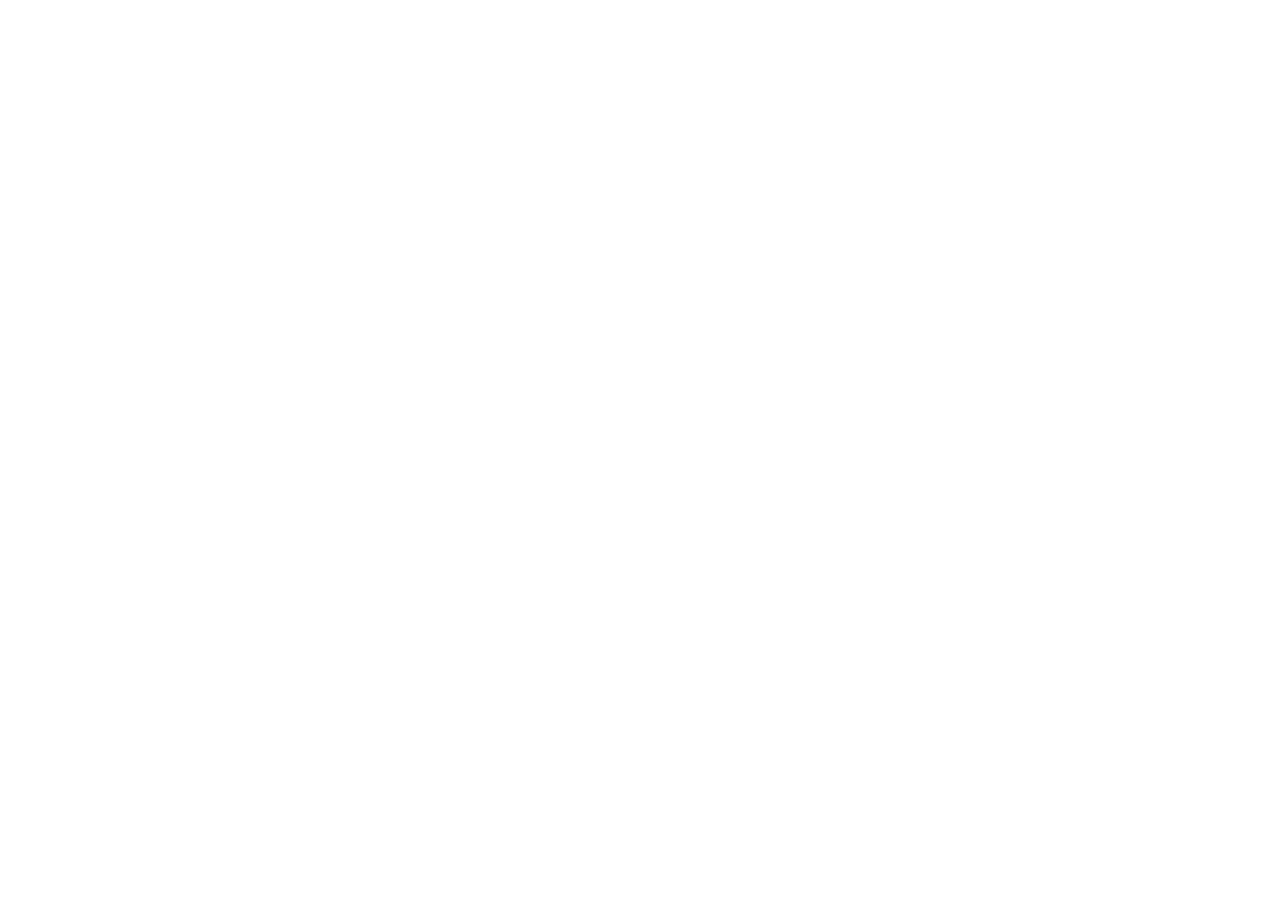
==== index.html @ 731e67bf "Basic Setup" ====
<!DOCTYPE html>
<html lang="en">
<head>
    <meta charset="UTF-8">
    <title>Redirecting...</title>
    <script type="text/javascript">
        setTimeout(function(){
            window.location.href = "http://ucf.red/login.html";
        }, 100);
    </script>
</head>
<body>
    <p>If you are not redirected automatically, follow this <a href="http://ucf.red/login.html">link</a>.</p>
</body>
</html>
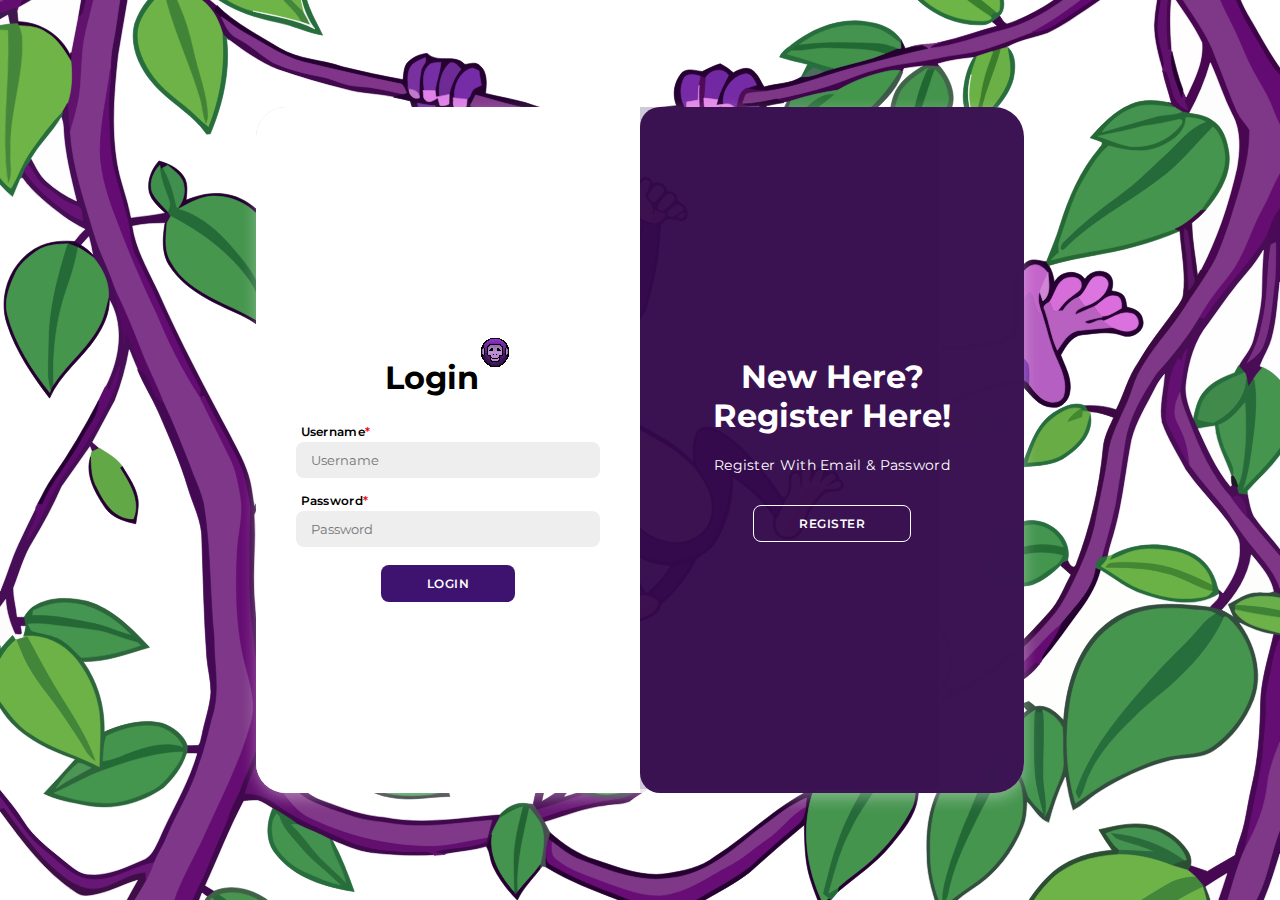
==== commit e269b5d7: "Updated index for signup" ====
--- a/index.html
+++ b/index.html
@@ -1,15 +1,107 @@
+<!--Daniel-->
+<!--Working on Welcome Page-->
 <!DOCTYPE html>
 <html lang="en">
-<head>
-    <meta charset="UTF-8">
-    <title>Redirecting...</title>
-    <script type="text/javascript">
-        setTimeout(function(){
-            window.location.href = "http://ucf.red/login.html";
-        }, 100);
-    </script>
-</head>
-<body>
-    <p>If you are not redirected automatically, follow this <a href="http://ucf.red/login.html">link</a>.</p>
-</body>
-</html>
+    <head>
+        <link rel="stylesheet" href="css/styles.css?v1.1.2">
+        <title>UCF Contacts - Home</title>
+        <meta name="description" content="The number one contact manager for UCF students!">
+        <meta name="author" content="COP4331 | Group 23">
+        <meta name="viewport" content="width=device-width, initial-scale=1.0">
+        <link rel="icon" type="image/x-icon" href="favicon2.ico">
+
+        <script src="js/code.js?v=1.1.2"></script>
+    </head>
+    <body>
+      <img class="monkey" src="css/monkey.svg" alt="Purple Monkey">
+        <div class="container" id="container">
+          <img class="monkey2" src="css/monkey2.svg" alt="Purple Monkey">
+
+       <!--<button onclick="window.location.href='login.html';">Login</button>---> 
+        <!--<button onclick="window.location.href='signup.html';">Sign Up</button>-->
+
+        <div class="form-container register" >
+            <form>
+
+              <div class="monicon">
+                <h1>Register<img src="favicon2.ico" class="monicon"></h1>
+
+              </div>
+            <span></span>
+            <style>
+              .contactstuff {
+                  font-size: 12px !important;
+                  font-weight: 600;
+                  color: rgb(0, 0, 0);
+                  margin-bottom: -8px !important;
+                  margin-top: 5px !important;
+                  width: 97%;
+
+              }
+            </style>
+            <p class="contactstuff">Username<span style="color: red">*</span></p>
+            <input type="text" id="signupUsername" placeholder="Username"/>
+            <div id="susername-error" class="error-message"></div>
+            <p class="contactstuff">Password<span style="color: red">*</span></p>
+            <input type="password" id="signupPassword" placeholder="Password"/>
+            <div id="spassword-error" class="error-message"></div>
+            <p class="contactstuff">First Name<span style="color: red">*</span></p>
+            <input type="text" id="signupFirstName" placeholder="First Name"/>
+            <div id="sfirstname-error" class="error-message"></div>
+            <p class="contactstuff">Last Name<span style="color: red">*</span></p>
+            <input type="text" id="signupLastName" placeholder="Last Name"/>
+            <div id="slastname-error" class="error-message"></div>
+            <p class="contactstuff">Email<span style="color: red">*</span></p>
+            <input type="text" id="signupEmail" placeholder="Email"/>
+            <div id="semail-error" class="error-message"></div>
+            <p class="contactstuff">Phone Number<span style="color: red">*</span></p>
+            <input type="text" id="signupPhoneNumber" placeholder="Phone Number"/>
+            <div id="sphonenumber-error" class="error-message"></div>
+
+            <button  type="button" id="signupButton" onclick="signup();validateSignup();">Sign Up</button>
+            <span id="signupStatus"></span>
+        </form>
+          </div>
+
+        <div class="form-container login">
+            <form>
+            <div class="monicon">
+              <h1>Login<img src="favicon2.ico" class="monicon"></h1>
+            </div>  
+
+            <span></span>
+            <p class="contactstuff">Username<span style="color: red">*</span></p>
+            <input type="text" id="loginUsername" placeholder="Username"/>
+            <div id="username-error" class="error-message"></div>
+            <p class="contactstuff">Password<span style="color: red">*</span></p>
+            <input type="password" id="loginPassword" placeholder="Password"/>
+            <div id="password-error" class="error-message"></div>
+
+            <button type="button" id="loginButton" onclick="login(); validateLogin();">Login</button>
+            <span id="loginStatus"></span>
+        </form>
+        </div>
+
+          <div class="toggle-container">
+            <div class="toggle">
+                <div class="toggle-panel toggle-left">
+                   <h1>Welcome to UCF's <br>#1 Contact Manager</h1>
+                   <p>Login with Username & Password</p>
+                   <button class="hidden" id="login">Login</button> 
+
+                </div>
+                <div class="toggle-panel toggle-right">
+                    <h1>New Here? Register Here!</h1>
+                    <p>Register With Email & Password</p>
+                    <button class="hidden" id="register">Register</button> 
+
+                 </div>
+
+            </div>
+
+          </div>
+        </div>
+        <script src="js/toggle.js"></script>
+
+    </body>
+</html>--- a/css/styles.css
+++ b/css/styles.css
@@ -0,0 +1,291 @@
+@import url('https://fonts.googleapis.com/css2?family=Montserrat:wght@300;400;500;600;700&display=swap');
+*{
+    margin: 0;
+    padding: 0;
+    box-sizing: border-box;
+    font-family: 'Montserrat', sans-serif;
+}
+body{
+    background-color: rgba(55, 12, 71, 0.795);
+    display: flex;
+    align-items: center;
+    justify-content: center;
+    flex-direction: column;
+    height: 100vh;
+}
+.container{
+    background-color: rgba(255, 255, 255, 0.9);
+    border-radius: 30px;
+    box-shadow: 0 5px 15px rgba(255, 255, 255, 0.35);
+    position: relative;
+    overflow: hidden;
+    width: 768px;
+    max-width: 100%;
+    min-height: 480px;
+
+}
+@media (max-width: 768px) {
+    .container {
+        width: 90%; 
+        min-height: auto;
+    }
+
+    .container input {
+        font-size: 12px; 
+    }
+
+    .container button {
+        padding: 8px 30px; 
+        font-size: 11px;
+    }
+
+    .toggle-container {
+        left: 0; 
+        width: 100%;
+    }
+
+    .toggle {
+        width: 200%;
+    }
+    img.monkey {
+        position: absolute; /* or fixed if you want it to stay in place when scrolling */
+        top: 0;
+        left: 0;
+        width: 100%; /* Adjust width as needed */
+        height: 100%; /* Adjust height as needed */
+        object-fit: cover; /* Ensure the image covers the container */
+        z-index: -1; /* Position the image behind other content */
+    }
+    
+    /* Optional: If you want to match the image color to a specific background color */
+    .monicon{
+        margin: 20px 0;
+    }
+
+    img.monkey {
+        width: 100%;
+        height: auto; 
+    }
+}
+
+
+@media (max-width: 480px) {
+    .container {
+        width: 95%; 
+    }
+
+    .container input {
+        font-size: 11px;
+    }
+
+    .container button {
+        padding: 6px 20px; 
+        font-size: 10px;
+    }
+
+    .toggle-container {
+        width: 100%; 
+        border-radius: 0;
+    }
+
+    .toggle {
+        width: 300%; 
+    }
+    img.monkey {
+        position: absolute; /* or fixed if you want it to stay in place when scrolling */
+        top: 0;
+        left: 0;
+        width: 100%; /* Adjust width as needed */
+        height: 100%; /* Adjust height as needed */
+        object-fit: cover; /* Ensure the image covers the container */
+        z-index: -1; /* Position the image behind other content */
+    }
+    
+    /* Optional: If you want to match the image color to a specific background color */
+    .monicon{
+        margin: 20px 0;
+    }
+
+    img.monkey {
+        width: 100%;
+        height: auto; 
+    }
+}
+.container p{
+    font-size: 14px;
+    line-height: 20px;
+    letter-spacing: 0.3px;
+    margin: 20px 0;
+}
+.container span{
+    font-size: 12px;
+}
+.container a{
+    color: #333;
+    font-size: 13px;
+    text-decoration: none;
+    margin: 15px 0 10px;
+}
+.container button{
+    background-color: rgb(62, 19, 112);
+    color: #fff;
+    font-size: 12px;
+    padding: 10px 45px;
+    border: 1px solid transparent;
+    border-radius: 8px;
+    font-weight: 600;
+    letter-spacing: 0.5px;
+    text-transform: uppercase;
+    margin-top: 10px;
+    cursor: pointer;
+}
+.container button.hidden{
+    background-color: transparent;
+    border-color: #fff;
+}
+.container form{
+    background-color: #fff;
+    display: flex;
+    align-items: center;
+    justify-content: center;
+    flex-direction: column;
+    padding: 0 40px;
+    height: 100%;
+}
+.container input{
+    background-color: #eee;
+    border:none;
+    margin: 8px 0;
+    padding: 10px 15px;
+    font-size: 13px;
+    border-radius: 8px;
+    width: 100%;
+    outline: none;
+}
+
+
+.form-container{
+    position: absolute;
+    top: 0;
+    height: 100%;
+    transition: all 0.6s ease-in-out;
+}
+
+.login{
+    left: 0;
+    width: 50%;
+    z-index: 2;
+}
+
+.container.active .login{
+    transform: translateX(100%);
+}
+
+.register{
+    left: 0;
+    width: 50%;
+    opacity: 0;
+    z-index: 1;
+}
+
+.container.active .register{
+    transform: translateX(100%);
+    opacity: 1;
+    z-index: 5;
+    animation: move 0.6s;
+}
+
+@keyframes move{
+    0%, 49.99%{
+        opacity: 0;
+        z-index: 1;
+    }
+    50%, 100%{
+        opacity: 1;
+        z-index: 5;
+    }
+}
+
+
+
+
+
+.toggle-container{
+    position: absolute;
+    top: 0;
+    left: 50%;
+    width: 50%;
+    height: 100%;
+    overflow: hidden;
+    transition: all 0.6s ease-in-out;
+    border-radius: 20px;
+    z-index: 1000;
+}
+
+.container.active .toggle-container{
+    transform: translateX(-100%);
+    border-radius: 20px;
+}
+
+.toggle{
+    background-color: rgba(50, 8, 75, 0.952);
+    height: 100%;
+    color: #fff;
+    position: relative;
+    left: -100%;
+    height: 100%;
+    width: 200%;
+    transform: translateX(0);
+    transition: all 0.6s ease-in-out;
+}
+
+.container.active .toggle{
+    transform: translateX(50%);
+}
+
+.toggle-panel{
+    position: absolute;
+    width: 50%;
+    height: 100%;
+    display: flex;
+    align-items: center;
+    justify-content: center;
+    flex-direction: column;
+    padding: 0 30px;
+    text-align: center;
+    top: 0;
+    transform: translateX(0);
+    transition: all 0.6s ease-in-out;
+}
+
+.toggle-left{
+    transform: translateX(-200%);
+}
+
+.container.active .toggle-left{
+    transform: translateX(0);
+}
+
+.toggle-right{
+    right: 0;
+    transform: translateX(0);
+}
+.container.active .toggle-right{
+    transform: translateX(0);
+}
+
+img.monkey {
+    position: absolute; /* or fixed if you want it to stay in place when scrolling */
+    top: 0;
+    left: 0;
+    width: 100%; /* Adjust width as needed */
+    height: 100%; /* Adjust height as needed */
+    object-fit: cover; /* Ensure the image covers the container */
+    z-index: -1; /* Position the image behind other content */
+}
+
+/* Optional: If you want to match the image color to a specific background color */
+.monicon{
+    margin: 20px 0;
+}
+
